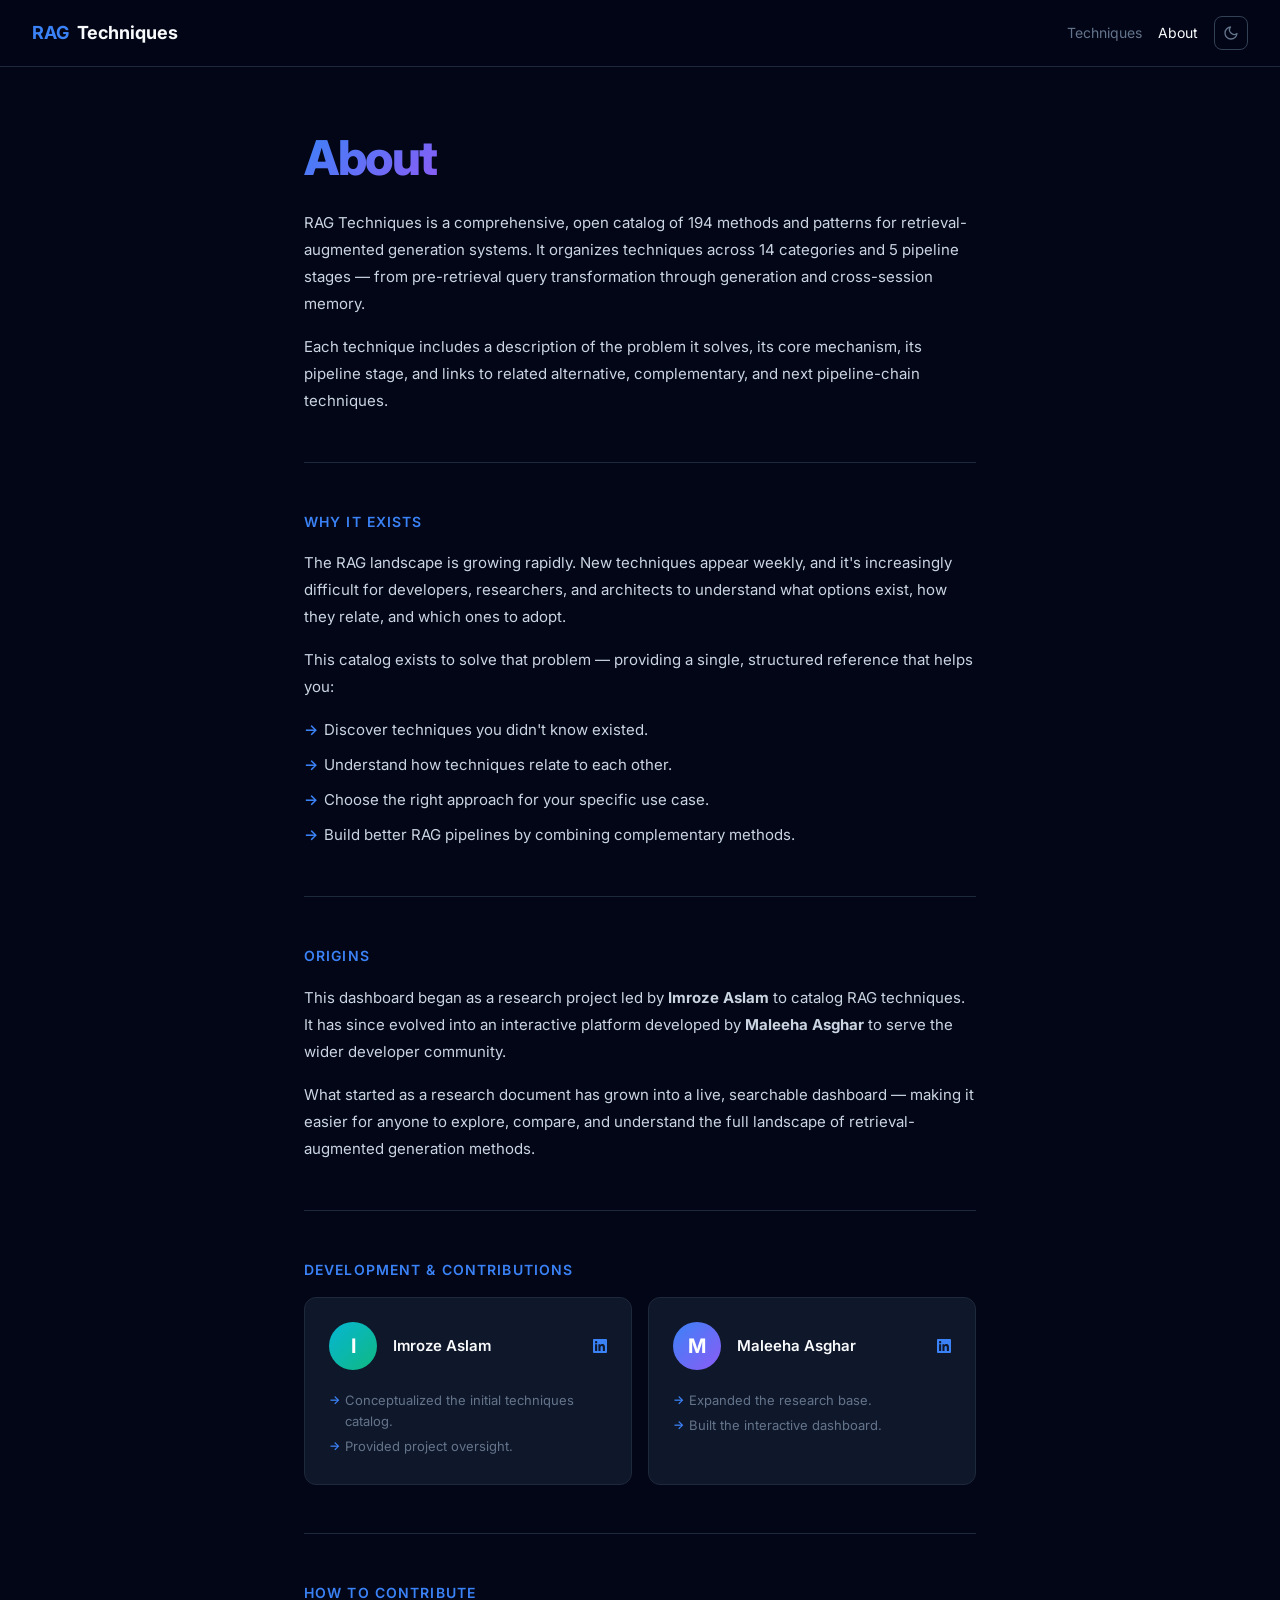
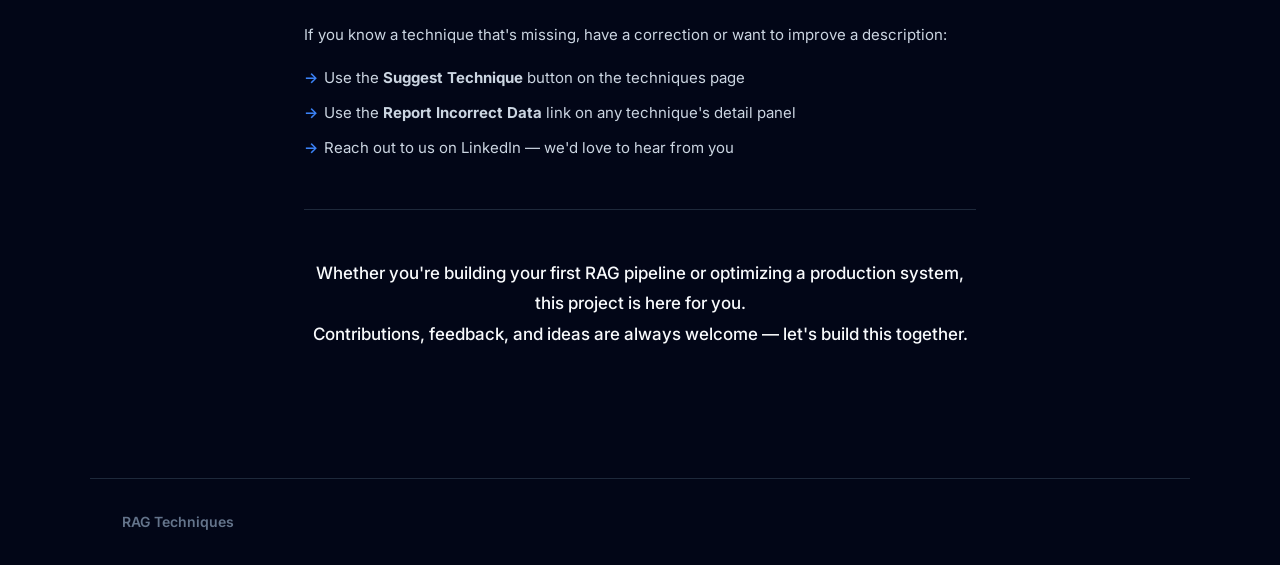
==== about.html @ 264aca92 "MultiPages" ====
<!DOCTYPE html>
<html lang="en" data-theme="dark">
<head>
    <meta charset="UTF-8">
    <meta name="viewport" content="width=device-width, initial-scale=1.0">
    <title>About — RAG Techniques</title>
    <link rel="preconnect" href="https://fonts.googleapis.com">
    <link href="https://fonts.googleapis.com/css2?family=Inter:wght@400;500;600;700;800&display=swap" rel="stylesheet">
    <style>
        *{box-sizing:border-box;margin:0;padding:0}
        :root{
            --bg:#020617;--bg-card:#0f172a;--bg-card-hover:#1e293b;
            --text:#f8fafc;--text-secondary:#cbd5e1;--text-muted:#64748b;
            --border:#1e293b;--border-light:#334155;
            --accent:#3b82f6;--accent-light:#1d4ed8;--accent-glow:rgba(59,130,246,0.15);
            --purple:#8b5cf6;--purple-glow:rgba(139,92,246,0.15);
            --cyan:#06b6d4;--green:#10b981;--orange:#f59e0b;--red:#ef4444;--pink:#ec4899;
        }
        [data-theme="light"]{
            --bg:#fafafa;--bg-card:#fff;--bg-card-hover:#f1f5f9;
            --text:#0f172a;--text-secondary:#334155;--text-muted:#94a3b8;
            --border:#e2e8f0;--border-light:#cbd5e1;
            --accent:#3b82f6;--accent-light:#dbeafe;--accent-glow:rgba(59,130,246,0.08);
            --purple:#8b5cf6;--purple-glow:rgba(139,92,246,0.08);
        }
        body{font-family:'Inter',-apple-system,BlinkMacSystemFont,sans-serif;background:var(--bg);color:var(--text);line-height:1.6;overflow-x:hidden}
        a{color:inherit;text-decoration:none}

        /* Nav */
        .nav{position:fixed;top:0;left:0;right:0;z-index:100;padding:16px 32px;display:flex;align-items:center;justify-content:space-between;backdrop-filter:blur(12px);background:rgba(2,6,23,0.7);border-bottom:1px solid var(--border)}
        [data-theme="light"] .nav{background:rgba(250,250,250,0.7)}
        .nav-logo{font-size:18px;font-weight:700;color:var(--text);display:flex;align-items:center;gap:8px}
        .nav-logo span{color:var(--accent)}
        .nav-right{display:flex;align-items:center;gap:16px}
        .nav-link{font-size:14px;color:var(--text-muted);transition:color 0.2s;cursor:pointer}
        .nav-link:hover{color:var(--text)}
        .theme-btn{background:none;border:1px solid var(--border-light);border-radius:8px;padding:8px;cursor:pointer;color:var(--text-muted);display:flex;align-items:center;justify-content:center;transition:all 0.2s}
        .theme-btn:hover{border-color:var(--accent);color:var(--accent)}
        .theme-btn svg{width:16px;height:16px}

        /* Page */
        .page{padding:120px 24px 80px;max-width:720px;margin:0 auto}
        .page-title{font-size:clamp(32px,5vw,48px);font-weight:800;letter-spacing:-0.03em;margin-bottom:12px}
        .page-title .gradient{background:linear-gradient(135deg,var(--accent),var(--purple));-webkit-background-clip:text;-webkit-text-fill-color:transparent;background-clip:text}
        .page-subtitle{font-size:18px;color:var(--text-muted);margin-bottom:48px;line-height:1.7}

        /* Sections */
        .about-section{margin-bottom:48px}
        .about-section-title{font-size:14px;font-weight:600;text-transform:uppercase;letter-spacing:0.08em;color:var(--accent);margin-bottom:16px}
        .about-section p{font-size:15px;color:var(--text-secondary);line-height:1.8;margin-bottom:16px}
        .about-section ul{list-style:none;padding:0}
        .about-section li{font-size:15px;color:var(--text-secondary);line-height:1.8;padding-left:20px;position:relative;margin-bottom:8px}
        .about-section li::before{content:'→';position:absolute;left:0;color:var(--accent);font-weight:600}

        /* Divider */
        .divider{height:1px;background:var(--border);margin:48px 0}

        /* Contributors */
        .contributors-grid{display:grid;grid-template-columns:repeat(auto-fill,minmax(280px,1fr));gap:16px}
        .contributor-card{display:flex;flex-direction:column;gap:12px;padding:24px;border:1px solid var(--border);border-radius:12px;background:var(--bg-card);transition:all 0.25s}
        .contributor-card:hover{border-color:var(--border-light);background:var(--bg-card-hover);transform:translateY(-2px)}
        .contributor-header{display:flex;align-items:center;gap:16px}
        .contributor-avatar{width:48px;height:48px;border-radius:50%;display:flex;align-items:center;justify-content:center;font-size:20px;font-weight:700;color:#fff;flex-shrink:0}
        .contributor-info{flex:1}
        .contributor-name{font-size:15px;font-weight:600;color:var(--text)}
        .contributor-role{font-size:13px;color:var(--accent);margin-top:2px;font-weight:500}
        .contributor-link{display:flex;align-items:center;gap:6px;font-size:13px;color:var(--accent);transition:opacity 0.2s}
        .contributor-link:hover{opacity:0.8}
        .contributor-link svg{width:14px;height:14px}
        .contributor-details{list-style:none;padding:0;margin:8px 0 0}
        .contributor-details li{font-size:13px;color:var(--text-muted);line-height:1.6;padding-left:16px;position:relative;margin-bottom:4px}
        .contributor-details li::before{content:'→';position:absolute;left:0;color:var(--accent);font-weight:600;font-size:12px}

        /* Footer */
        .footer{border-top:1px solid var(--border);padding:32px;max-width:1100px;margin:0 auto;display:flex;align-items:center;justify-content:space-between;flex-wrap:wrap;gap:16px}
        .footer-brand{font-size:14px;font-weight:600;color:var(--text-muted)}
        .footer-links{display:flex;gap:24px}
        .footer-link{font-size:14px;color:var(--text-muted);transition:color 0.2s}
        .footer-link:hover{color:var(--text)}

        @media(max-width:768px){
            .nav{padding:12px 16px}
            .page{padding:100px 16px 60px}
            .contributors-grid{grid-template-columns:1fr}
            .footer{flex-direction:column;text-align:center}
        }
    </style>
</head>
<body>
    <!-- Nav -->
    <nav class="nav">
        <a href="index.html" class="nav-logo"><span>RAG</span> Techniques</a>
        <div class="nav-right">
            <a href="techniques.html" class="nav-link">Techniques</a>
            <a href="about.html" class="nav-link" style="color:var(--text)">About</a>
            <button class="theme-btn" onclick="toggleTheme()" title="Toggle theme">
                <svg id="themeIcon" viewBox="0 0 24 24" fill="none" stroke="currentColor" stroke-width="2" stroke-linecap="round" stroke-linejoin="round">
                    <path d="M21 12.79A9 9 0 1 1 11.21 3 7 7 0 0 0 21 12.79z"></path>
                </svg>
            </button>
        </div>
    </nav>

    <!-- Page -->
    <div class="page">
        <h1 class="page-title"><span class="gradient">About</span></h1>

        <!-- What is this -->
        <div class="about-section">
            <p>RAG Techniques is a comprehensive, open catalog of 194 methods and patterns for retrieval-augmented generation systems. It organizes techniques across 14 categories and 5 pipeline stages — from pre-retrieval query transformation through generation and cross-session memory.</p>
            <p>Each technique includes a description of the problem it solves, its core mechanism, its pipeline stage, and links to related alternative, complementary, and next pipeline-chain techniques.</p>
        </div>

        <div class="divider"></div>

        <!-- Why it exists -->
        <div class="about-section">
            <div class="about-section-title">Why it exists</div>
            <p>The RAG landscape is growing rapidly. New techniques appear weekly, and it's increasingly difficult for developers, researchers, and architects to understand what options exist, how they relate, and which ones to adopt.</p>
            <p>This catalog exists to solve that problem — providing a single, structured reference that helps you:</p>
            <ul>
                <li>Discover techniques you didn't know existed.</li>
                <li>Understand how techniques relate to each other.</li>
                <li>Choose the right approach for your specific use case.</li>
                <li>Build better RAG pipelines by combining complementary methods.</li>
            </ul>
        </div>

        <div class="divider"></div>

        <!-- Origins -->
        <div class="about-section">
            <div class="about-section-title">Origins</div>
            <p>This dashboard began as a research project led by <strong>Imroze Aslam</strong> to catalog RAG techniques. It has since evolved into an interactive platform developed by <strong>Maleeha Asghar</strong> to serve the wider developer community.</p>
            <p>What started as a research document has grown into a live, searchable dashboard — making it easier for anyone to explore, compare, and understand the full landscape of retrieval-augmented generation methods.</p>
        </div>

        <div class="divider"></div>

        <!-- Development & Contributions -->
        <div class="about-section">
            <div class="about-section-title">Development & Contributions</div>
            <div class="contributors-grid">
                <a href="https://www.linkedin.com/in/imrozeaslam/" target="_blank" rel="noopener noreferrer" class="contributor-card">
                    <div class="contributor-header">
                        <div class="contributor-avatar" style="background:linear-gradient(135deg,var(--cyan),var(--green))">I</div>
                        <div class="contributor-info">
                            <div class="contributor-name">Imroze Aslam</div>
                        </div>
                        <div class="contributor-link">
                            <svg viewBox="0 0 24 24" fill="currentColor"><path d="M20.447 20.452h-3.554v-5.569c0-1.328-.027-3.037-1.852-3.037-1.853 0-2.136 1.445-2.136 2.939v5.667H9.351V9h3.414v1.561h.046c.477-.9 1.637-1.85 3.37-1.85 3.601 0 4.267 2.37 4.267 5.455v6.286zM5.337 7.433a2.062 2.062 0 01-2.063-2.065 2.064 2.064 0 112.063 2.065zm1.782 13.019H3.555V9h3.564v11.452zM22.225 0H1.771C.792 0 0 .774 0 1.729v20.542C0 23.227.792 24 1.771 24h20.451C23.2 24 24 23.227 24 22.271V1.729C24 .774 23.2 0 22.222 0h.003z"/></svg>
                        </div>
                    </div>
                    <ul class="contributor-details">
                        <li>Conceptualized the initial techniques catalog.</li>
                        <li>Provided project oversight.</li>
                    </ul>
                </a>
                <a href="https://www.linkedin.com/in/maleeha-asghar-251202277/" target="_blank" rel="noopener noreferrer" class="contributor-card">
                    <div class="contributor-header">
                        <div class="contributor-avatar" style="background:linear-gradient(135deg,var(--accent),var(--purple))">M</div>
                        <div class="contributor-info">
                            <div class="contributor-name">Maleeha Asghar</div>
                
                        </div>
                        <div class="contributor-link">
                            <svg viewBox="0 0 24 24" fill="currentColor"><path d="M20.447 20.452h-3.554v-5.569c0-1.328-.027-3.037-1.852-3.037-1.853 0-2.136 1.445-2.136 2.939v5.667H9.351V9h3.414v1.561h.046c.477-.9 1.637-1.85 3.37-1.85 3.601 0 4.267 2.37 4.267 5.455v6.286zM5.337 7.433a2.062 2.062 0 01-2.063-2.065 2.064 2.064 0 112.063 2.065zm1.782 13.019H3.555V9h3.564v11.452zM22.225 0H1.771C.792 0 0 .774 0 1.729v20.542C0 23.227.792 24 1.771 24h20.451C23.2 24 24 23.227 24 22.271V1.729C24 .774 23.2 0 22.222 0h.003z"/></svg>
                        </div>
                    </div>
                    <ul class="contributor-details">
    
                        <li>Expanded the research base.</li>
                        <li>Built the interactive dashboard.</li>
                    </ul>
                </a>
            </div>
        </div>

        <div class="divider"></div>

        <!-- How to contribute -->
        <div class="about-section">
            <div class="about-section-title">How to contribute</div>
            <p>If you know a technique that's missing, have a correction or want to improve a description:</p>
            <ul>
                <li>Use the <strong>Suggest Technique</strong> button on the techniques page</li>
                <li>Use the <strong>Report Incorrect Data</strong> link on any technique's detail panel</li>
                <li>Reach out to us on LinkedIn — we'd love to hear from you</li>
            </ul>
        </div>

        <div class="divider"></div>

        <!-- Closing -->
        <div class="about-section" style="text-align:center;border:none">
            <p style="font-size:17px;color:var(--text);font-weight:500;line-height:1.8">Whether you're building your first RAG pipeline or optimizing a production system, this project is here for you. <br>Contributions, feedback, and ideas are always welcome — let's build this together.</p>
        </div>
    </div>

    <!-- Footer -->
    <footer class="footer">
        <div class="footer-brand">RAG Techniques</div>
    </footer>

    <script>
        // Theme
        function toggleTheme() {
            const html = document.documentElement;
            const current = html.getAttribute('data-theme');
            const next = current === 'dark' ? 'light' : 'dark';
            html.setAttribute('data-theme', next);
            localStorage.setItem('theme', next);
            updateThemeIcon(next);
        }

        function updateThemeIcon(theme) {
            const icon = document.getElementById('themeIcon');
            if (theme === 'dark') {
                icon.innerHTML = '<path d="M21 12.79A9 9 0 1 1 11.21 3 7 7 0 0 0 21 12.79z"></path>';
            } else {
                icon.innerHTML = '<circle cx="12" cy="12" r="5"/><line x1="12" y1="1" x2="12" y2="3"/><line x1="12" y1="21" x2="12" y2="23"/><line x1="4.22" y1="4.22" x2="5.64" y2="5.64"/><line x1="18.36" y1="18.36" x2="19.78" y2="19.78"/><line x1="1" y1="12" x2="3" y2="12"/><line x1="21" y1="12" x2="23" y2="12"/><line x1="4.22" y1="19.78" x2="5.64" y2="18.36"/><line x1="18.36" y1="5.64" x2="19.78" y2="4.22"/>';
            }
        }

        // Init theme
        const savedTheme = localStorage.getItem('theme') || 'dark';
        document.documentElement.setAttribute('data-theme', savedTheme);
        updateThemeIcon(savedTheme);
    </script>
</body>
</html>
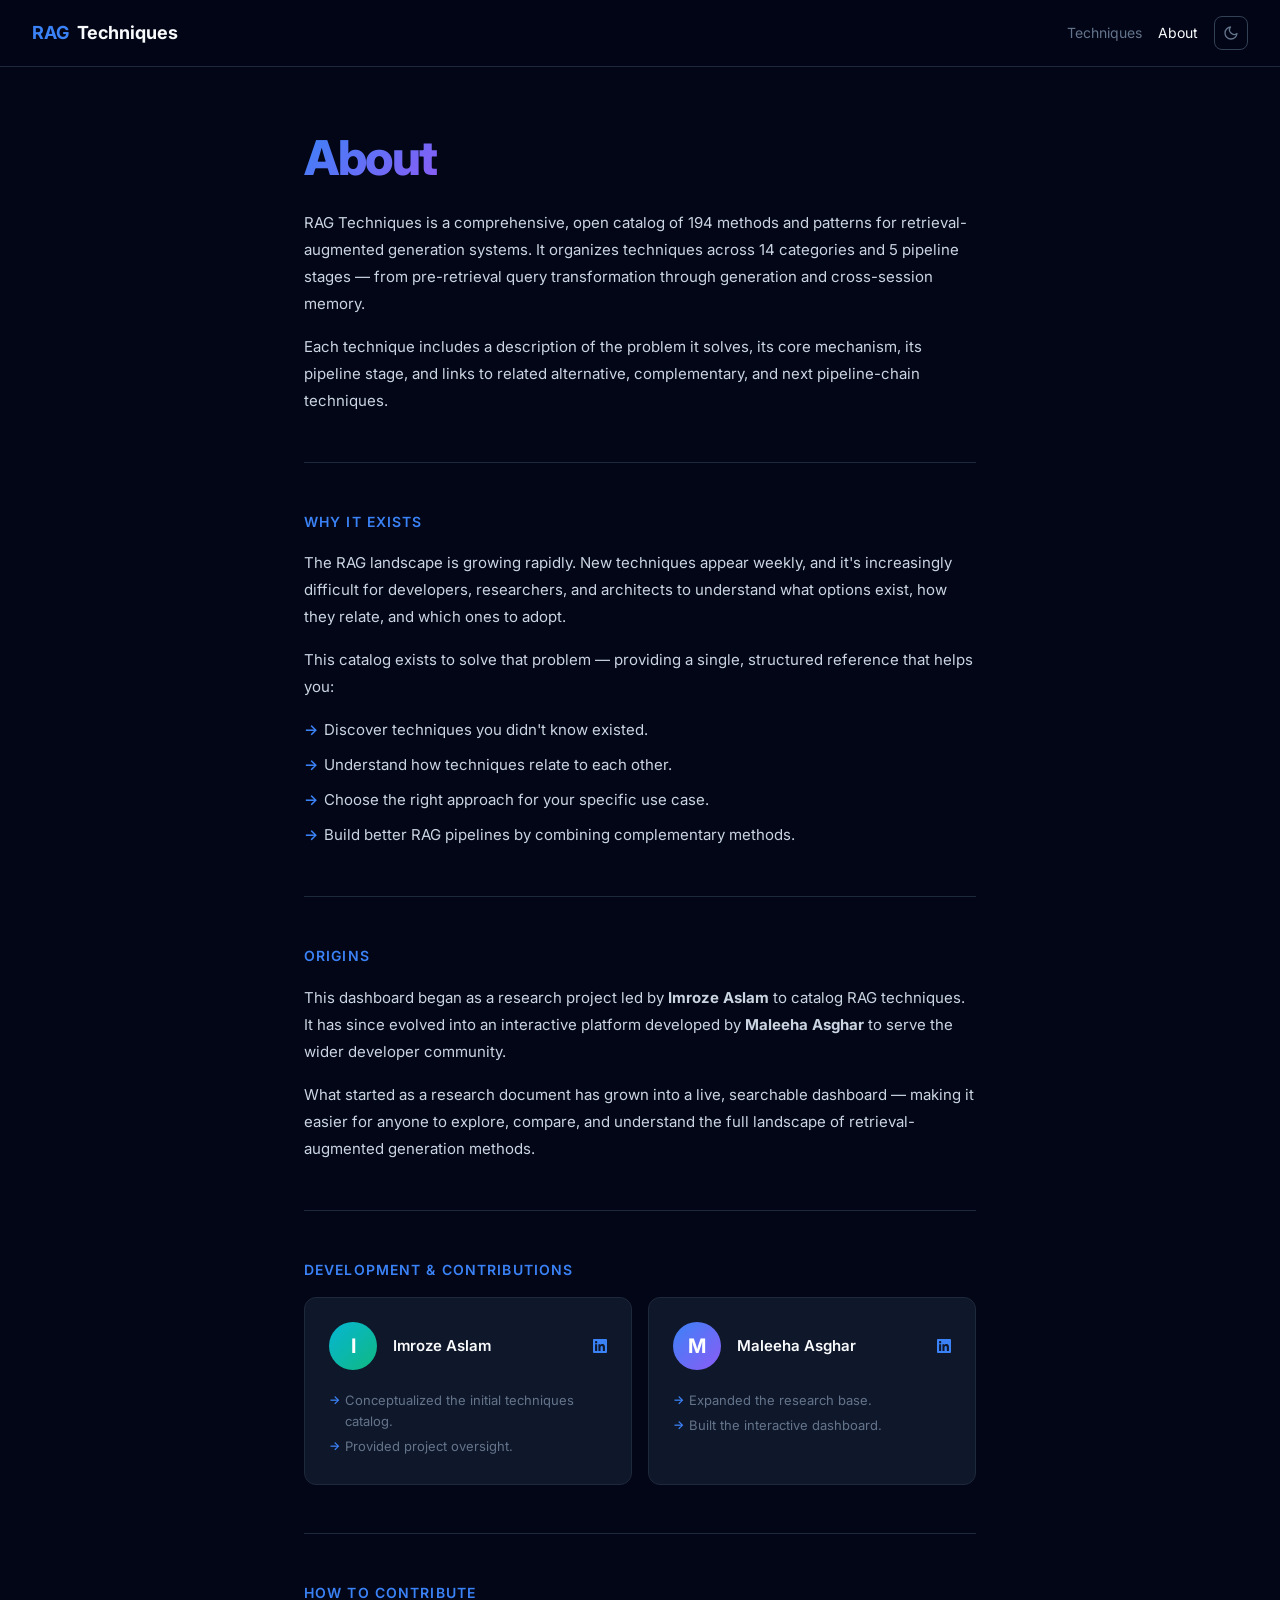
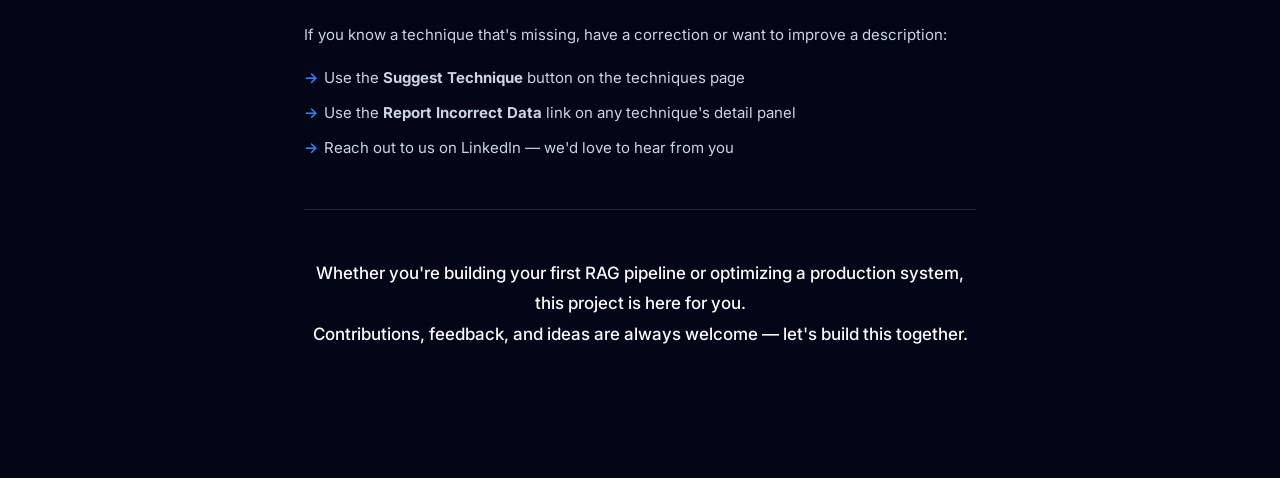
==== commit c2d4995f: "Update about.html" ====
--- a/about.html
+++ b/about.html
@@ -197,10 +197,7 @@
         </div>
     </div>
 
-    <!-- Footer -->
-    <footer class="footer">
-        <div class="footer-brand">RAG Techniques</div>
-    </footer>
+    
 
     <script>
         // Theme
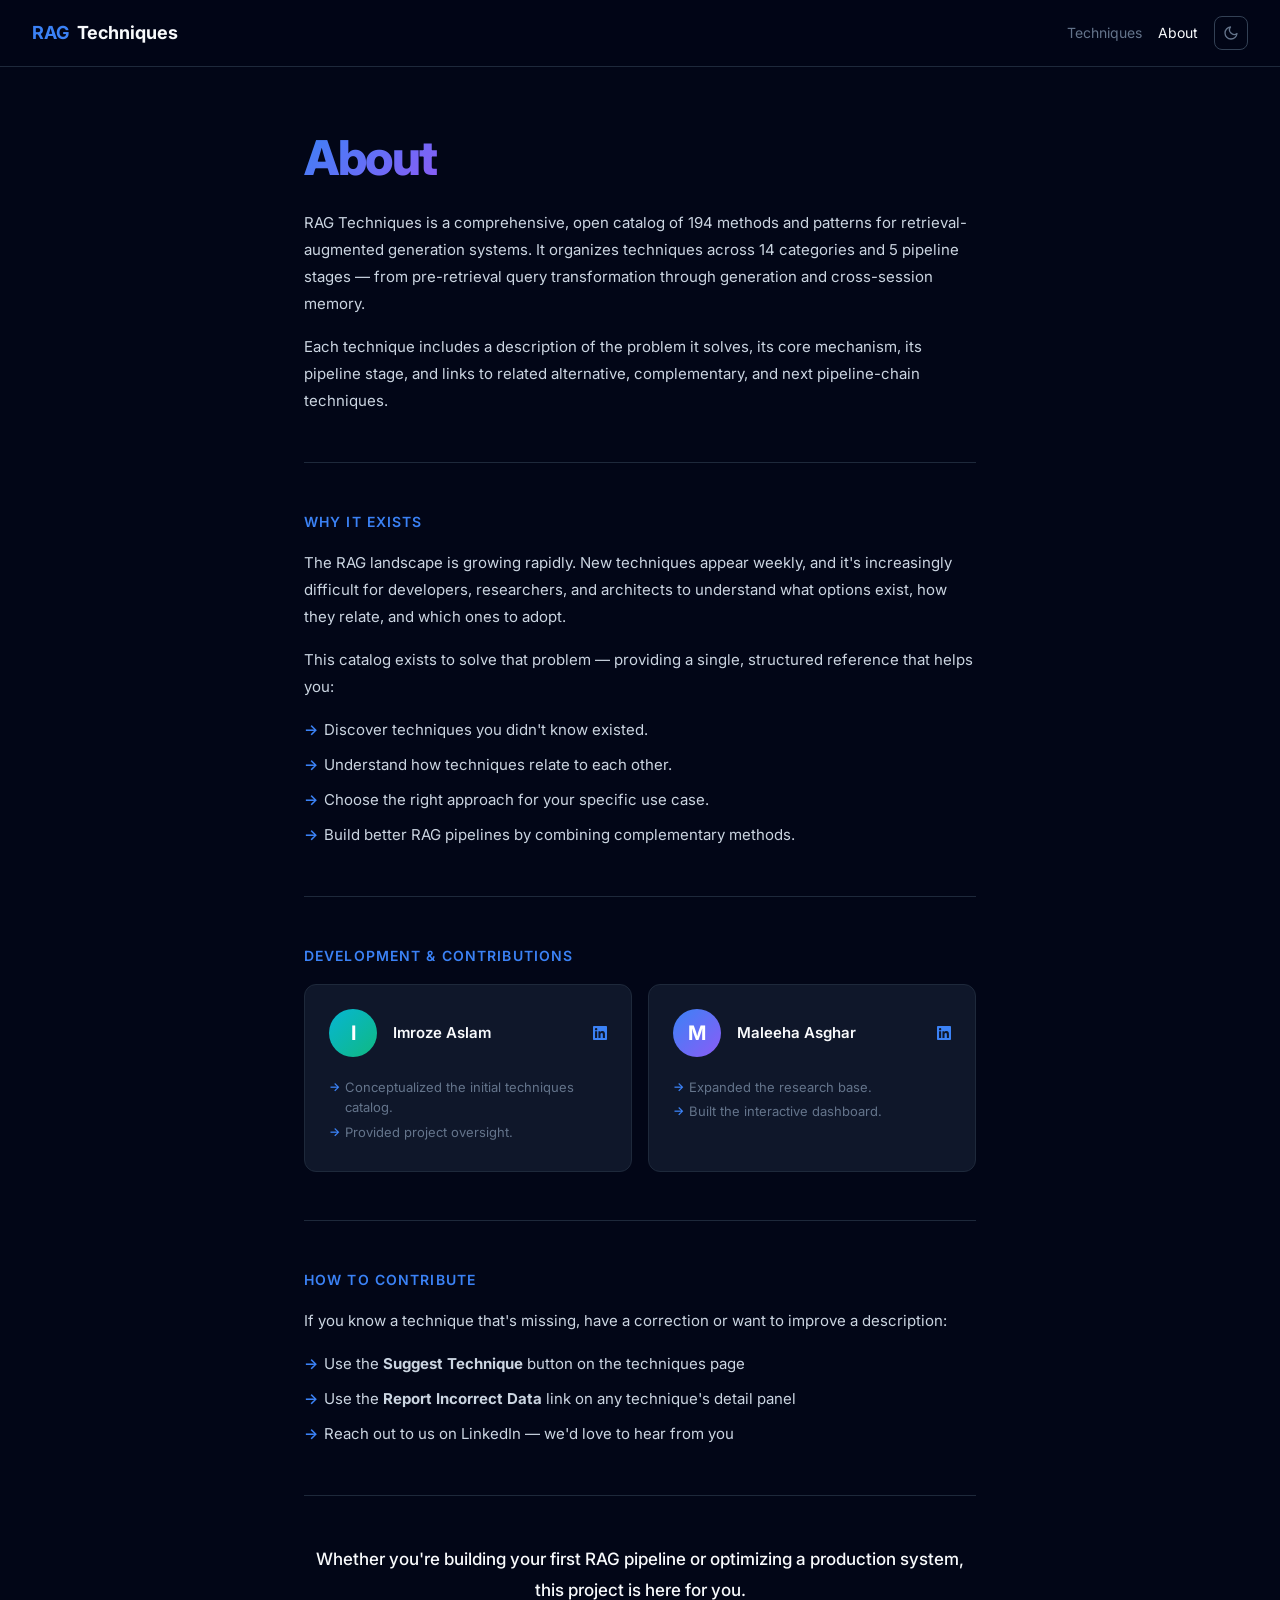
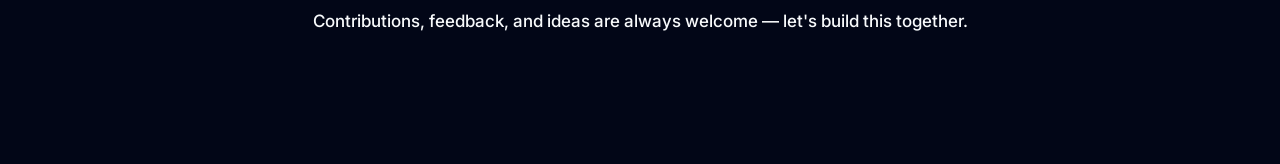
==== commit 032890c2: "Update about.html" ====
--- a/about.html
+++ b/about.html
@@ -128,15 +128,6 @@
 
         <div class="divider"></div>
 
-        <!-- Origins -->
-        <div class="about-section">
-            <div class="about-section-title">Origins</div>
-            <p>This dashboard began as a research project led by <strong>Imroze Aslam</strong> to catalog RAG techniques. It has since evolved into an interactive platform developed by <strong>Maleeha Asghar</strong> to serve the wider developer community.</p>
-            <p>What started as a research document has grown into a live, searchable dashboard — making it easier for anyone to explore, compare, and understand the full landscape of retrieval-augmented generation methods.</p>
-        </div>
-
-        <div class="divider"></div>
-
         <!-- Development & Contributions -->
         <div class="about-section">
             <div class="about-section-title">Development & Contributions</div>
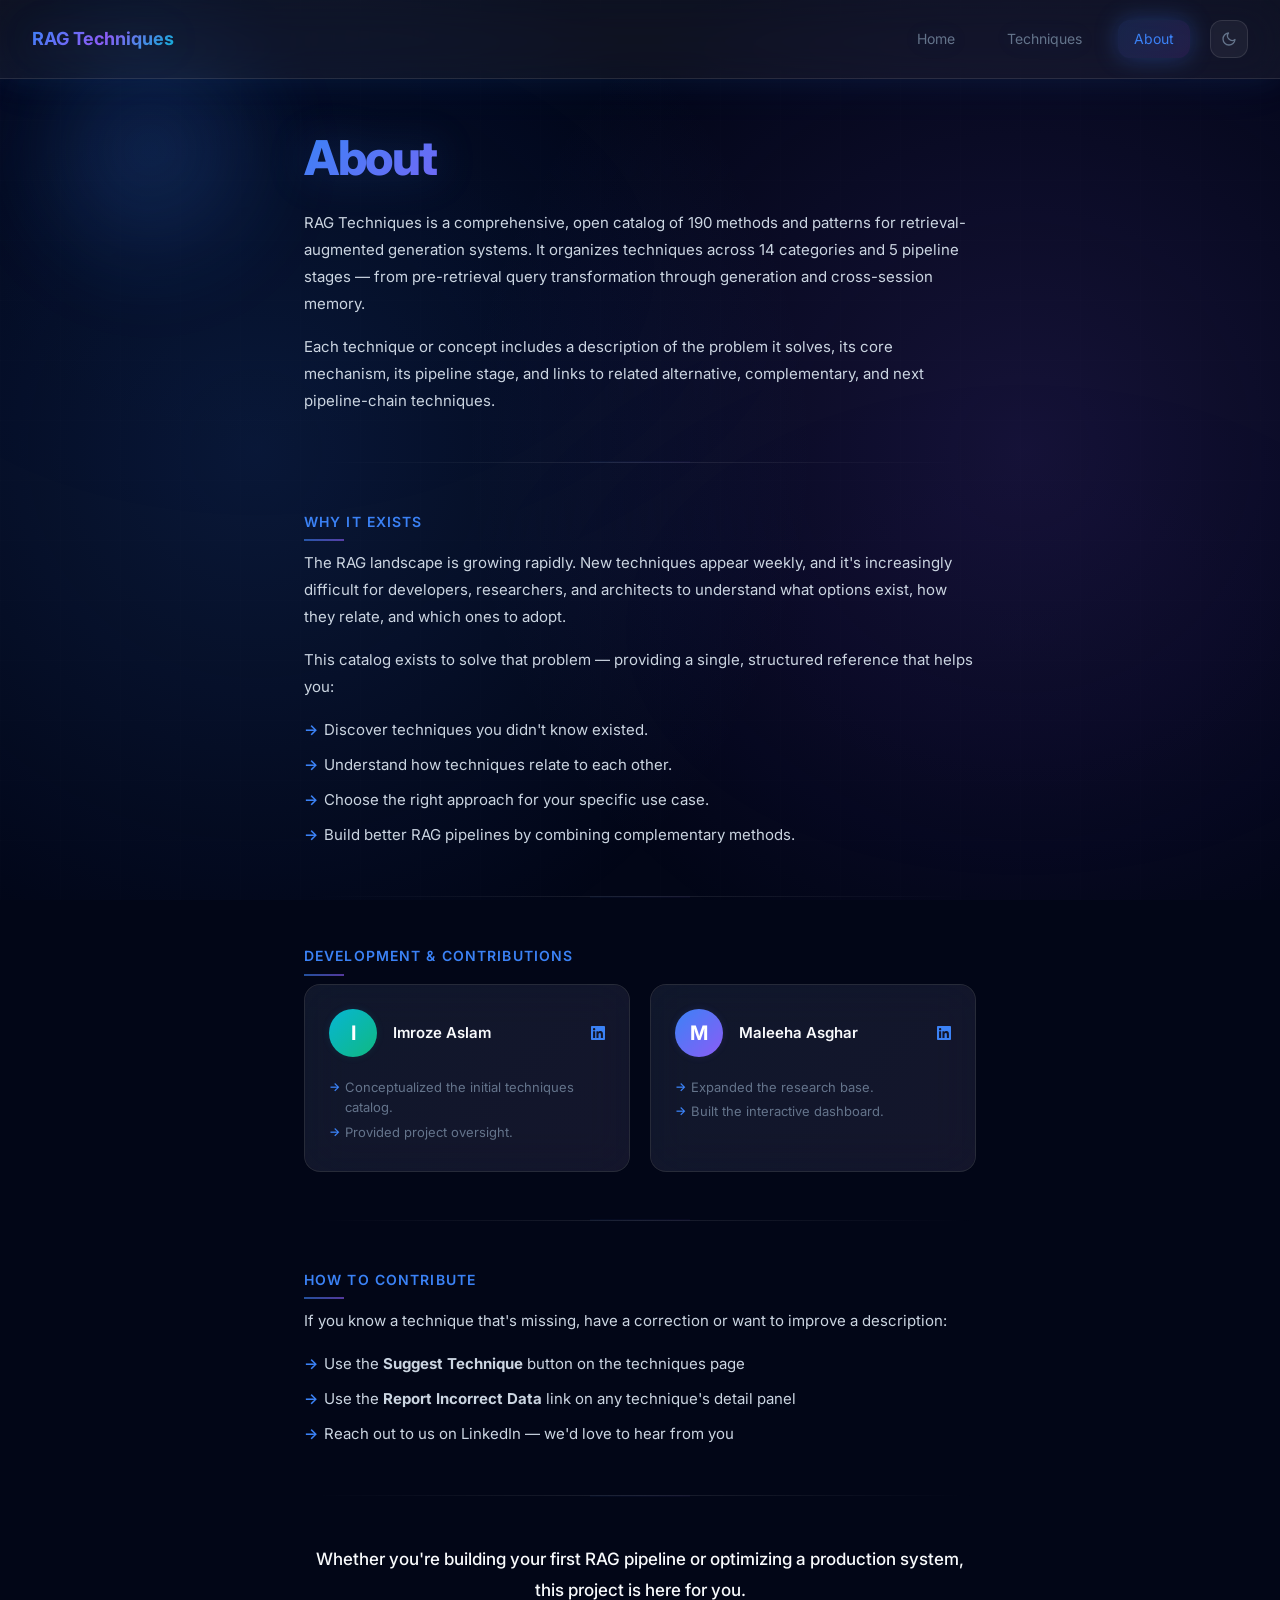
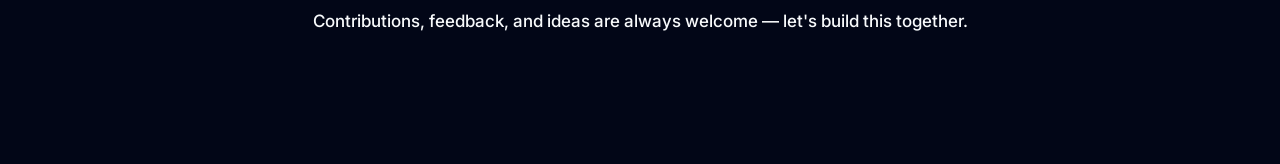
==== commit 58177b38: "Updated" ====
--- a/about.html
+++ b/about.html
@@ -9,65 +9,84 @@
     <style>
         *{box-sizing:border-box;margin:0;padding:0}
         :root{
-            --bg:#020617;--bg-card:#0f172a;--bg-card-hover:#1e293b;
+            --bg:#020617;--bg-card:rgba(15,23,42,0.4);--bg-card-hover:rgba(30,41,59,0.3);
             --text:#f8fafc;--text-secondary:#cbd5e1;--text-muted:#64748b;
             --border:#1e293b;--border-light:#334155;
             --accent:#3b82f6;--accent-light:#1d4ed8;--accent-glow:rgba(59,130,246,0.15);
             --purple:#8b5cf6;--purple-glow:rgba(139,92,246,0.15);
             --cyan:#06b6d4;--green:#10b981;--orange:#f59e0b;--red:#ef4444;--pink:#ec4899;
+            --glass:rgba(255,255,255,0.05);--glass-border:rgba(255,255,255,0.1);
         }
         [data-theme="light"]{
-            --bg:#fafafa;--bg-card:#fff;--bg-card-hover:#f1f5f9;
+            --bg:#fafafa;--bg-card:rgba(255,255,255,0.6);--bg-card-hover:rgba(241,245,249,0.8);
             --text:#0f172a;--text-secondary:#334155;--text-muted:#94a3b8;
             --border:#e2e8f0;--border-light:#cbd5e1;
             --accent:#3b82f6;--accent-light:#dbeafe;--accent-glow:rgba(59,130,246,0.08);
             --purple:#8b5cf6;--purple-glow:rgba(139,92,246,0.08);
-        }
-        body{font-family:'Inter',-apple-system,BlinkMacSystemFont,sans-serif;background:var(--bg);color:var(--text);line-height:1.6;overflow-x:hidden}
+            --glass:rgba(0,0,0,0.05);--glass-border:rgba(0,0,0,0.1);
+        }
+        body{font-family:'Inter',-apple-system,BlinkMacSystemFont,sans-serif;background:var(--bg);color:var(--text);line-height:1.6;overflow-x:hidden;position:relative}
+        body::before{content:'';position:fixed;top:0;left:0;width:100%;height:100%;background:radial-gradient(circle at 20% 50%,var(--accent-glow) 0%,transparent 50%),radial-gradient(circle at 80% 50%,var(--purple-glow) 0%,transparent 50%);pointer-events:none;z-index:1}
+        .mesh-gradient{position:fixed;top:0;left:0;width:100%;height:100%;background:radial-gradient(ellipse at 20% 30%,rgba(59,130,246,0.03) 0%,transparent 40%),radial-gradient(ellipse at 80% 70%,rgba(139,92,246,0.03) 0%,transparent 40%);opacity:0.4;pointer-events:none;z-index:0}
+        .grid-overlay{position:fixed;top:0;left:0;width:100%;height:100%;background-image:linear-gradient(rgba(255,255,255,0.015) 1px,transparent 1px),linear-gradient(90deg,rgba(255,255,255,0.015) 1px,transparent 1px);background-size:60px 60px;opacity:0.6;pointer-events:none;z-index:0}
+        .animated-orbs{position:fixed;pointer-events:none;z-index:0}
+        .orb{position:absolute;border-radius:50%;filter:blur(40px);opacity:0.6}
+        .orb1{width:300px;height:300px;background:radial-gradient(circle,rgba(59,130,246,0.4) 0%,transparent 70%);top:10%;left:15%;animation:float-orb1 20s ease-in-out infinite}
+        .orb2{width:200px;height:200px;background:radial-gradient(circle,rgba(139,92,246,0.4) 0%,transparent 60%);top:60%;right:20%;animation:float-orb2 15s ease-in-out infinite}
+        .orb3{width:250px;height:250px;background:radial-gradient(circle,rgba(6,182,252,0.4) 0%,transparent 60%);bottom:20%;left:70%;animation:float-orb3 18s ease-in-out infinite}
+        @keyframes float-orb1{0%,100%{transform:translate(0,0) scale(1);opacity:0.6}50%{transform:translate(30px,-20px) scale(1.1);opacity:0.8}}
+        @keyframes float-orb2{0%,100%{transform:translate(0,0) scale(1);opacity:0.6}50%{transform:translate(-20px,30px) scale(1.2);opacity:0.9}}
+        @keyframes float-orb3{0%,100%{transform:translate(0,0) scale(1);opacity:0.6}50%{transform:translate(20px,-15px) scale(1.15);opacity:1}}
         a{color:inherit;text-decoration:none}
 
-        /* Nav */
-        .nav{position:fixed;top:0;left:0;right:0;z-index:100;padding:16px 32px;display:flex;align-items:center;justify-content:space-between;backdrop-filter:blur(12px);background:rgba(2,6,23,0.7);border-bottom:1px solid var(--border)}
-        [data-theme="light"] .nav{background:rgba(250,250,250,0.7)}
-        .nav-logo{font-size:18px;font-weight:700;color:var(--text);display:flex;align-items:center;gap:8px}
-        .nav-logo span{color:var(--accent)}
-        .nav-right{display:flex;align-items:center;gap:16px}
-        .nav-link{font-size:14px;color:var(--text-muted);transition:color 0.2s;cursor:pointer}
-        .nav-link:hover{color:var(--text)}
-        .theme-btn{background:none;border:1px solid var(--border-light);border-radius:8px;padding:8px;cursor:pointer;color:var(--text-muted);display:flex;align-items:center;justify-content:center;transition:all 0.2s}
-        .theme-btn:hover{border-color:var(--accent);color:var(--accent)}
+        /* Futuristic Navbar */
+        .nav{position:fixed;top:0;left:0;right:0;z-index:1000;padding:20px 32px;display:flex;align-items:center;justify-content:space-between;background:var(--glass);backdrop-filter:blur(20px);-webkit-backdrop-filter:blur(20px);border-bottom:1px solid var(--glass-border);box-shadow:0 0 30px rgba(59,130,246,0.1),0 0 60px rgba(6,182,252,0.05)}
+        .nav-logo{font-size:18px;font-weight:700;display:flex;align-items:center;gap:0;text-decoration:none;position:relative;filter:drop-shadow(0 0 20px rgba(59,130,246,0.15))}
+        .nav-logo .gradient{background:linear-gradient(135deg,var(--accent),var(--purple),var(--cyan));-webkit-background-clip:text;-webkit-text-fill-color:transparent;background-clip:text}
+        .nav-right{display:flex;align-items:center;gap:20px}
+        .nav-link{font-size:14px;color:var(--text-muted);transition:all 0.3s;cursor:pointer;padding:8px 16px;border-radius:12px;text-decoration:none;position:relative;filter:drop-shadow(0 0 10px rgba(59,130,246,0.1))}
+        .nav-link:hover{color:var(--text);background:var(--glass);box-shadow:0 0 20px rgba(59,130,246,0.2)}
+        .nav-link.active{color:var(--accent);background:linear-gradient(135deg,var(--accent-glow),var(--purple-glow));box-shadow:0 0 25px rgba(59,130,246,0.3)}
+        .theme-btn{background:var(--glass);border:1px solid var(--glass-border);border-radius:12px;padding:10px;cursor:pointer;color:var(--text-muted);display:flex;align-items:center;justify-content:center;transition:all 0.3s}
+        .theme-btn:hover{border-color:var(--accent);color:var(--accent);box-shadow:0 0 20px var(--accent-glow)}
         .theme-btn svg{width:16px;height:16px}
 
         /* Page */
-        .page{padding:120px 24px 80px;max-width:720px;margin:0 auto}
-        .page-title{font-size:clamp(32px,5vw,48px);font-weight:800;letter-spacing:-0.03em;margin-bottom:12px}
-        .page-title .gradient{background:linear-gradient(135deg,var(--accent),var(--purple));-webkit-background-clip:text;-webkit-text-fill-color:transparent;background-clip:text}
+        .page{padding:120px 24px 80px;max-width:720px;margin:0 auto;position:relative;z-index:2}
+        .page-title{font-size:clamp(32px,5vw,48px);font-weight:800;letter-spacing:-0.03em;margin-bottom:12px;filter:drop-shadow(0 0 20px rgba(59,130,246,0.2))}
+        .page-title .gradient{background:linear-gradient(135deg,var(--accent),var(--purple),var(--cyan));background-size:300% 300%;-webkit-background-clip:text;-webkit-text-fill-color:transparent;background-clip:text;animation:gradient-shift 6s ease-in-out infinite}
+        @keyframes gradient-shift{0%,100%{background-position:0% 50%}50%{background-position:100% 50%}}
         .page-subtitle{font-size:18px;color:var(--text-muted);margin-bottom:48px;line-height:1.7}
 
         /* Sections */
-        .about-section{margin-bottom:48px}
-        .about-section-title{font-size:14px;font-weight:600;text-transform:uppercase;letter-spacing:0.08em;color:var(--accent);margin-bottom:16px}
+        .about-section{margin-bottom:48px;position:relative}
+        .about-section-title{font-size:14px;font-weight:600;text-transform:uppercase;letter-spacing:0.08em;color:var(--accent);margin-bottom:16px;position:relative}
+        .about-section-title::after{content:'';position:absolute;bottom:-8px;left:0;width:40px;height:2px;background:linear-gradient(90deg,var(--accent),var(--purple));opacity:0.6}
         .about-section p{font-size:15px;color:var(--text-secondary);line-height:1.8;margin-bottom:16px}
         .about-section ul{list-style:none;padding:0}
         .about-section li{font-size:15px;color:var(--text-secondary);line-height:1.8;padding-left:20px;position:relative;margin-bottom:8px}
         .about-section li::before{content:'→';position:absolute;left:0;color:var(--accent);font-weight:600}
 
         /* Divider */
-        .divider{height:1px;background:var(--border);margin:48px 0}
+        .divider{height:1px;background:linear-gradient(90deg,transparent,var(--glass-border),transparent);margin:48px 0;position:relative}
+        .divider::before{content:'';position:absolute;top:50%;left:50%;transform:translate(-50%,-50%);width:100px;height:1px;background:linear-gradient(90deg,var(--accent-glow),var(--purple-glow));opacity:0.6}
 
         /* Contributors */
-        .contributors-grid{display:grid;grid-template-columns:repeat(auto-fill,minmax(280px,1fr));gap:16px}
-        .contributor-card{display:flex;flex-direction:column;gap:12px;padding:24px;border:1px solid var(--border);border-radius:12px;background:var(--bg-card);transition:all 0.25s}
-        .contributor-card:hover{border-color:var(--border-light);background:var(--bg-card-hover);transform:translateY(-2px)}
-        .contributor-header{display:flex;align-items:center;gap:16px}
-        .contributor-avatar{width:48px;height:48px;border-radius:50%;display:flex;align-items:center;justify-content:center;font-size:20px;font-weight:700;color:#fff;flex-shrink:0}
+        .contributors-grid{display:grid;grid-template-columns:repeat(auto-fill,minmax(280px,1fr));gap:20px}
+        .contributor-card{display:flex;flex-direction:column;gap:12px;padding:24px;border:1px solid var(--glass-border);border-radius:16px;background:var(--glass);backdrop-filter:blur(20px);-webkit-backdrop-filter:blur(20px);transition:all 0.4s;text-decoration:none;color:inherit;position:relative;overflow:hidden}
+        .contributor-card::before{content:'';position:absolute;top:0;left:0;right:0;bottom:0;border-radius:16px;padding:1px;background:linear-gradient(135deg,var(--accent-glow),var(--purple-glow));opacity:0.3}
+        .contributor-card:hover{border-color:var(--accent);transform:translateY(-4px);box-shadow:0 10px 30px rgba(59,130,246,0.15)}
+        .contributor-card:hover::before{opacity:0.6}
+        .contributor-header{display:flex;align-items:center;gap:16px;position:relative;z-index:2}
+        .contributor-avatar{width:48px;height:48px;border-radius:50%;display:flex;align-items:center;justify-content:center;font-size:20px;font-weight:700;color:#fff;flex-shrink:0;position:relative}
+        .contributor-avatar::before{content:'';position:absolute;top:0;left:0;right:0;bottom:0;border-radius:50%;background:inherit;opacity:0.1;filter:blur(4px);z-index:-1}
         .contributor-info{flex:1}
         .contributor-name{font-size:15px;font-weight:600;color:var(--text)}
         .contributor-role{font-size:13px;color:var(--accent);margin-top:2px;font-weight:500}
-        .contributor-link{display:flex;align-items:center;gap:6px;font-size:13px;color:var(--accent);transition:opacity 0.2s}
-        .contributor-link:hover{opacity:0.8}
+        .contributor-link{display:flex;align-items:center;gap:6px;font-size:13px;color:var(--accent);transition:all 0.3s}
+        .contributor-link:hover{opacity:0.8;transform:translateX(2px)}
         .contributor-link svg{width:14px;height:14px}
-        .contributor-details{list-style:none;padding:0;margin:8px 0 0}
+        .contributor-details{list-style:none;padding:0;margin:8px 0 0;position:relative;z-index:2}
         .contributor-details li{font-size:13px;color:var(--text-muted);line-height:1.6;padding-left:16px;position:relative;margin-bottom:4px}
         .contributor-details li::before{content:'→';position:absolute;left:0;color:var(--accent);font-weight:600;font-size:12px}
 
@@ -87,12 +106,22 @@
     </style>
 </head>
 <body>
+    <!-- Mesh Background -->
+    <div class="mesh-gradient"></div>
+    <div class="grid-overlay"></div>
+    <div class="animated-orbs">
+        <div class="orb orb1"></div>
+        <div class="orb orb2"></div>
+        <div class="orb orb3"></div>
+    </div>
+    
     <!-- Nav -->
     <nav class="nav">
-        <a href="index.html" class="nav-logo"><span>RAG</span> Techniques</a>
+        <a href="index.html" class="nav-logo"><span class="gradient">RAG Techniques</span></a>
         <div class="nav-right">
+            <a href="index.html" class="nav-link">Home</a>
             <a href="techniques.html" class="nav-link">Techniques</a>
-            <a href="about.html" class="nav-link" style="color:var(--text)">About</a>
+            <a href="about.html" class="nav-link active">About</a>
             <button class="theme-btn" onclick="toggleTheme()" title="Toggle theme">
                 <svg id="themeIcon" viewBox="0 0 24 24" fill="none" stroke="currentColor" stroke-width="2" stroke-linecap="round" stroke-linejoin="round">
                     <path d="M21 12.79A9 9 0 1 1 11.21 3 7 7 0 0 0 21 12.79z"></path>
@@ -107,8 +136,8 @@
 
         <!-- What is this -->
         <div class="about-section">
-            <p>RAG Techniques is a comprehensive, open catalog of 194 methods and patterns for retrieval-augmented generation systems. It organizes techniques across 14 categories and 5 pipeline stages — from pre-retrieval query transformation through generation and cross-session memory.</p>
-            <p>Each technique includes a description of the problem it solves, its core mechanism, its pipeline stage, and links to related alternative, complementary, and next pipeline-chain techniques.</p>
+            <p>RAG Techniques is a comprehensive, open catalog of 190 methods and patterns for retrieval-augmented generation systems. It organizes techniques across 14 categories and 5 pipeline stages — from pre-retrieval query transformation through generation and cross-session memory.</p>
+            <p>Each technique or concept includes a description of the problem it solves, its core mechanism, its pipeline stage, and links to related alternative, complementary, and next pipeline-chain techniques.</p>
         </div>
 
         <div class="divider"></div>
